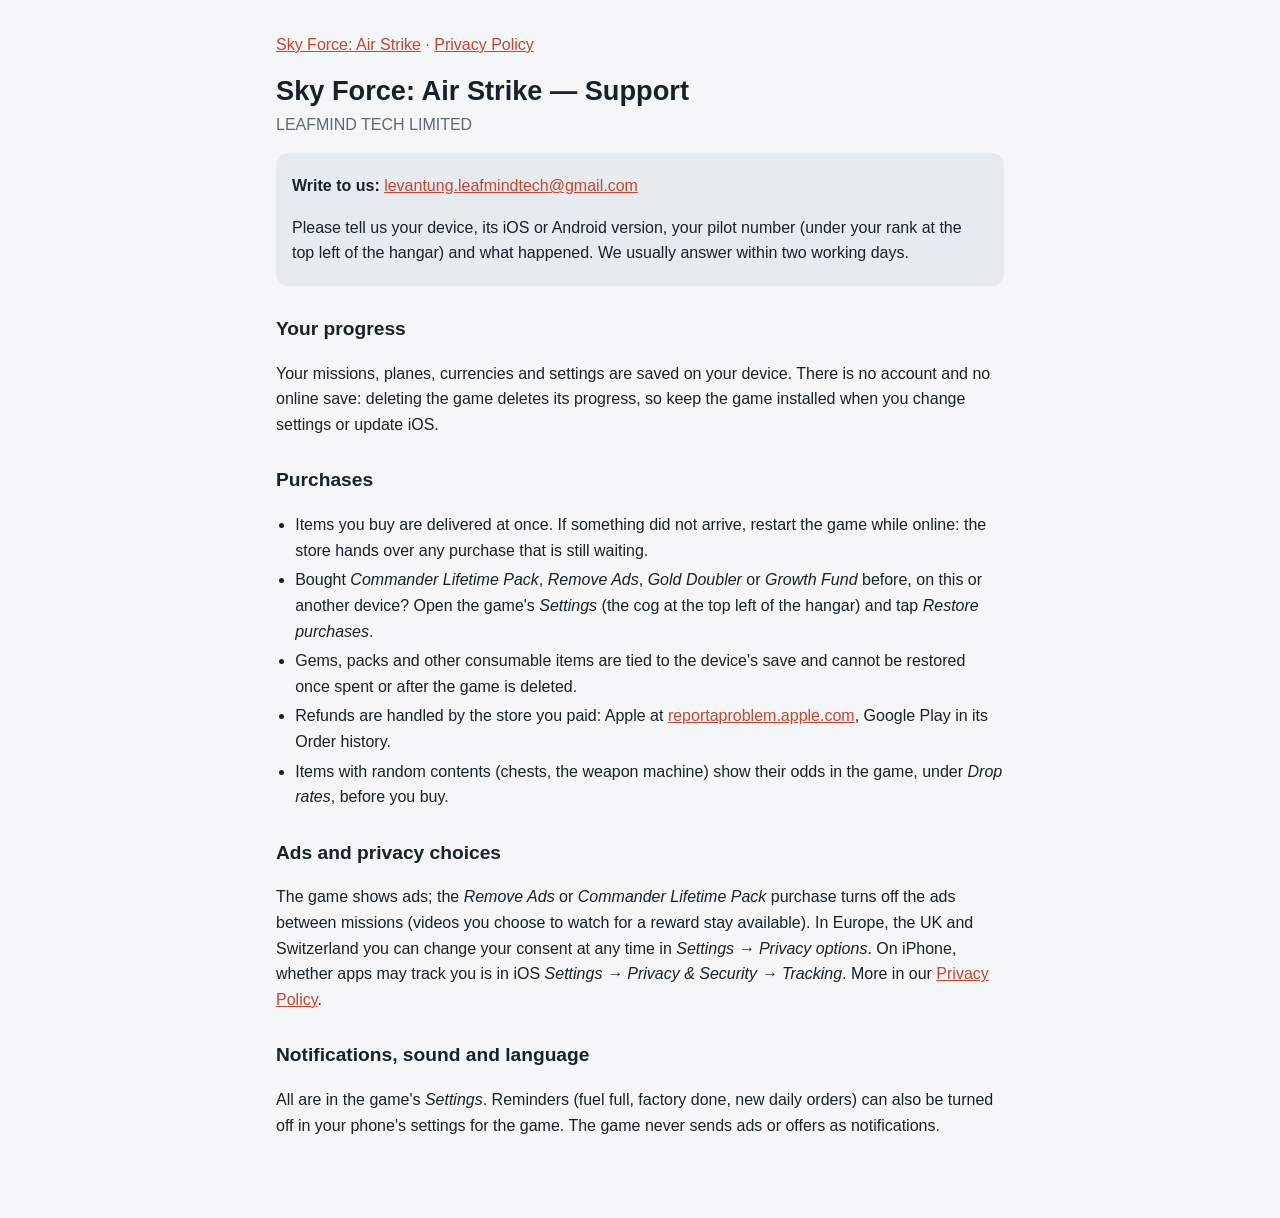
==== skyforce/support.html @ 76f06647 "Sky Force: Air Strike: privacy policy, support and home page Co-Authored-By: Claude Opus 5.5 <norepl" ====
<!doctype html>
<html lang="en">
<head>
<meta charset="utf-8">
<meta name="viewport" content="width=device-width, initial-scale=1">
<title>Sky Force: Air Strike Support</title>
<link rel="stylesheet" href="style.css">
</head>
<body>
<main>
<p class="crumbs"><a href="./">Sky Force: Air Strike</a> · <a href="privacy.html">Privacy Policy</a></p>
<h1>Sky Force: Air Strike — Support</h1>
<p class="meta">LEAFMIND TECH LIMITED</p>

<div class="card">
<p><strong>Write to us:</strong> <a href="mailto:levantung.leafmindtech@gmail.com?subject=Sky%20Force%20support">levantung.leafmindtech@gmail.com</a></p>
<p>Please tell us your device, its iOS or Android version, your pilot number (under your rank at the top left of the
hangar) and what happened. We usually answer within two working days.</p>
</div>

<h2>Your progress</h2>
<p>Your missions, planes, currencies and settings are saved on your device. There is no account and no online save:
deleting the game deletes its progress, so keep the game installed when you change settings or update iOS.</p>

<h2>Purchases</h2>
<ul>
<li>Items you buy are delivered at once. If something did not arrive, restart the game while online: the store hands
over any purchase that is still waiting.</li>
<li>Bought <em>Commander Lifetime Pack</em>, <em>Remove Ads</em>, <em>Gold Doubler</em> or <em>Growth Fund</em> before,
on this or another device? Open the game's <em>Settings</em> (the cog at the top left of the hangar) and tap
<em>Restore purchases</em>.</li>
<li>Gems, packs and other consumable items are tied to the device's save and cannot be restored once spent or after
the game is deleted.</li>
<li>Refunds are handled by the store you paid: Apple at <a href="https://reportaproblem.apple.com">reportaproblem.apple.com</a>,
Google Play in its Order history.</li>
<li>Items with random contents (chests, the weapon machine) show their odds in the game, under <em>Drop rates</em>,
before you buy.</li>
</ul>

<h2>Ads and privacy choices</h2>
<p>The game shows ads; the <em>Remove Ads</em> or <em>Commander Lifetime Pack</em> purchase turns off the ads between
missions (videos you choose to watch for a reward stay available). In Europe, the UK and Switzerland you can change your
consent at any time in <em>Settings → Privacy options</em>. On iPhone, whether apps may track you is in iOS
<em>Settings → Privacy &amp; Security → Tracking</em>. More in our <a href="privacy.html">Privacy Policy</a>.</p>

<h2>Notifications, sound and language</h2>
<p>All are in the game's <em>Settings</em>. Reminders (fuel full, factory done, new daily orders) can also be turned off
in your phone's settings for the game. The game never sends ads or offers as notifications.</p>
</main>
</body>
</html>
---- skyforce/style.css ----
:root { --bg: #f4f6f8; --ink: #17212b; --muted: #5b6a78; --accent: #c8452c; --card: #e6ebf0; }
@media (prefers-color-scheme: dark) { :root { --bg: #11161c; --ink: #e8edf2; --muted: #9aa8b5; --accent: #ff8a5c; --card: #1c242d; } }
* { box-sizing: border-box; }
body { margin: 0; background: var(--bg); color: var(--ink); font: 16px/1.6 -apple-system, BlinkMacSystemFont, "Segoe UI", Roboto, sans-serif; }
main { max-width: 760px; margin: 0 auto; padding: 32px 16px 64px; }
h1 { font-size: 1.7rem; line-height: 1.25; margin: 0 0 4px; }
h2 { font-size: 1.2rem; margin: 28px 0 8px; }
a { color: var(--accent); }
.meta, .crumbs { color: var(--muted); margin-top: 0; }
.card { background: var(--card); border-radius: 12px; padding: 4px 16px; margin: 16px 0; }
table { border-collapse: collapse; width: 100%; font-size: .94rem; }
th, td { text-align: left; vertical-align: top; padding: 8px 6px; border-bottom: 1px solid var(--card); }
ul { padding-left: 1.2rem; }
li { margin: 4px 0; }
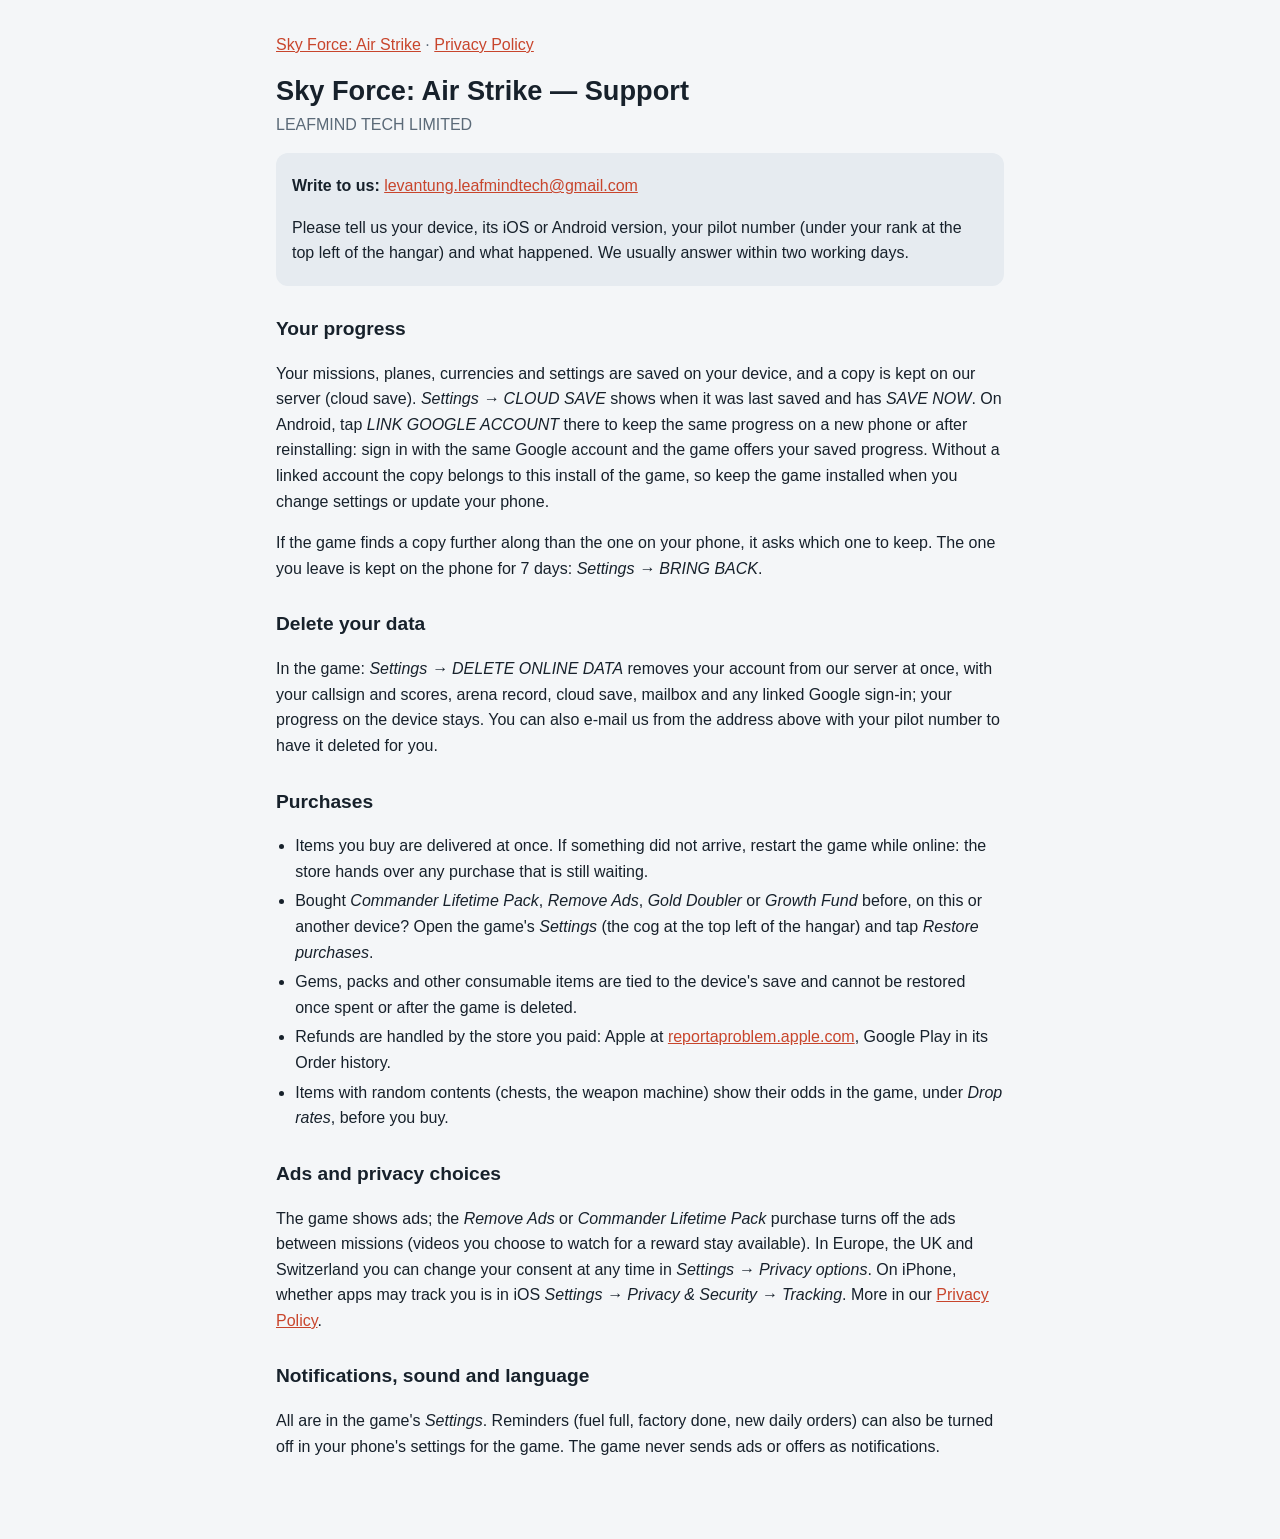
==== commit 31188511: "Sky Force privacy policy and support: the cloud save, the Google link, the mailbox, and how to delet" ====
--- a/skyforce/support.html
+++ b/skyforce/support.html
@@ -19,8 +19,18 @@
 </div>
 
 <h2>Your progress</h2>
-<p>Your missions, planes, currencies and settings are saved on your device. There is no account and no online save:
-deleting the game deletes its progress, so keep the game installed when you change settings or update iOS.</p>
+<p>Your missions, planes, currencies and settings are saved on your device, and a copy is kept on our server (cloud
+save). <em>Settings → CLOUD SAVE</em> shows when it was last saved and has <em>SAVE NOW</em>. On Android, tap
+<em>LINK GOOGLE ACCOUNT</em> there to keep the same progress on a new phone or after reinstalling: sign in with the same
+Google account and the game offers your saved progress. Without a linked account the copy belongs to this install of
+the game, so keep the game installed when you change settings or update your phone.</p>
+<p>If the game finds a copy further along than the one on your phone, it asks which one to keep. The one you leave is
+kept on the phone for 7 days: <em>Settings → BRING BACK</em>.</p>
+
+<h2 id="delete-your-data">Delete your data</h2>
+<p>In the game: <em>Settings → DELETE ONLINE DATA</em> removes your account from our server at once, with your
+callsign and scores, arena record, cloud save, mailbox and any linked Google sign-in; your progress on the device
+stays. You can also e-mail us from the address above with your pilot number to have it deleted for you.</p>
 
 <h2>Purchases</h2>
 <ul>
